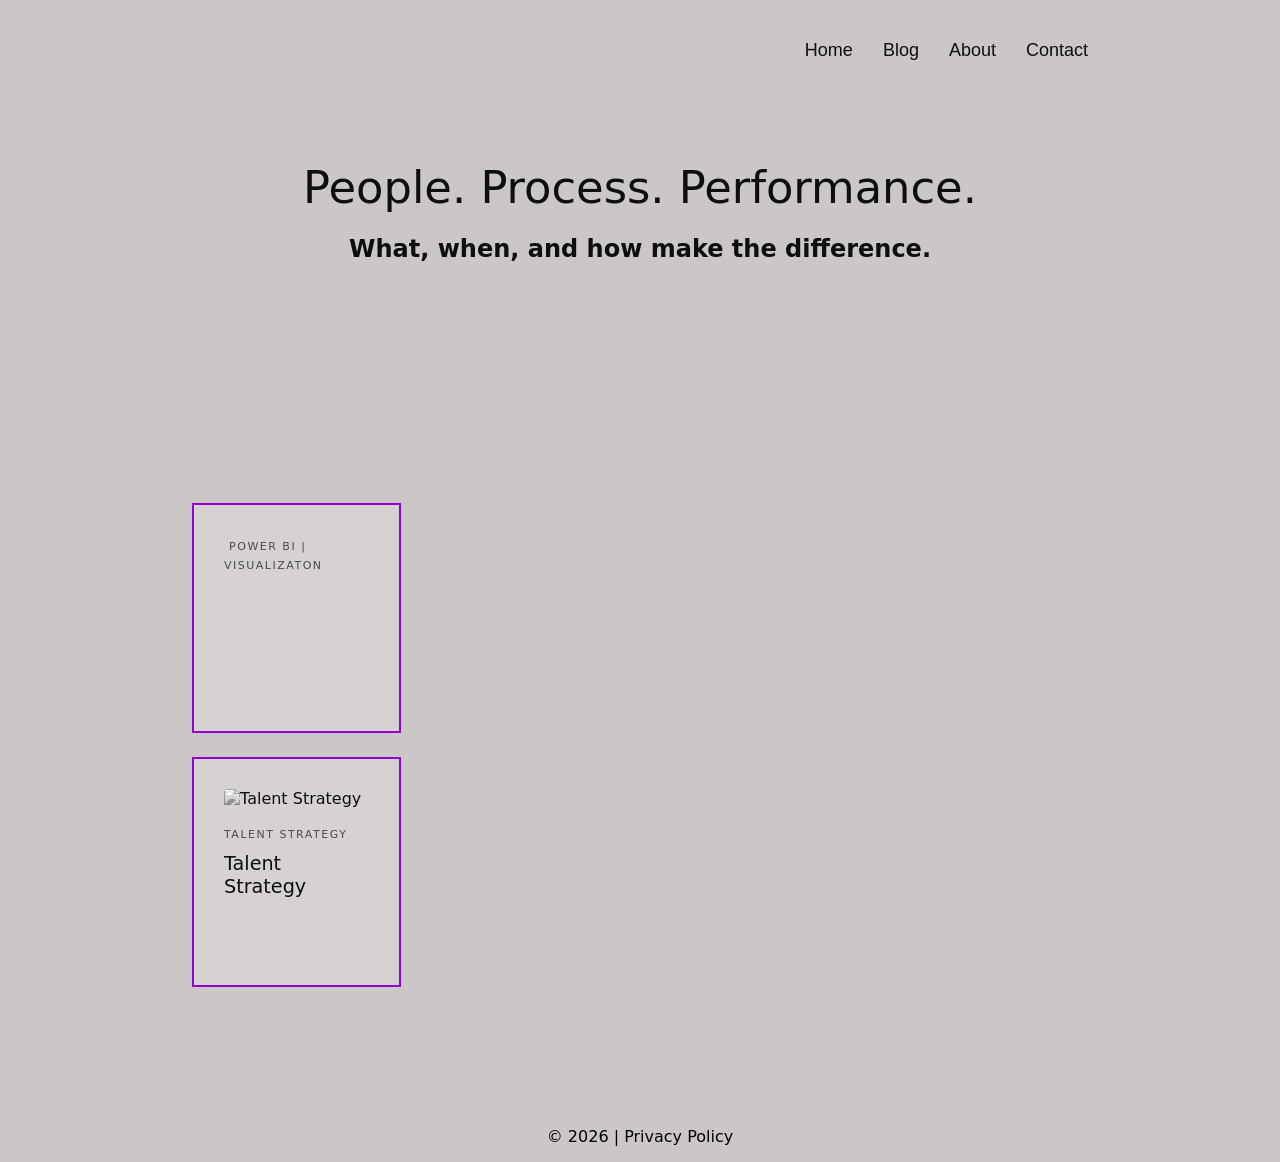
==== index.html @ 3e52b0e1 "prjtarrayupdated" ====
<!DOCTYPE html>
<html lang="en">
<head>
    <meta charset="UTF-8">
    <meta name="viewport" content="width=device-width, initial-scale=1.0">
    <link rel="stylesheet" href="style.css">
    <title>Mujibulla Musathiek | Portfolio | Blog</title>
    <style>
        :root {
            --bg-color: #CCC7C7;
            --text-primary: #0e0e0e;
            --text-secondary: #4a4a4a;
            --border-normal: #9400D3;
            --border-hover: #00ffff; /* Fluorescent Blue */
        }

        body {
            background-color: var(--bg-color);
            color: var(--text-primary);
            font-family: system-ui, -apple-system, BlinkMacSystemFont, "Inter", sans-serif;
            margin: 0;
            padding: 0;
            display: flex;
            flex-direction: column;
            align-items: center;
        }

        /* Navigation 
        nav {
            width: 100%;
            display: flex;
            font-size: 16px;
            justify-content: flex-end;
            padding: 40px 15% 0;
            box-sizing: border-box;
            gap: 30px;
        }
        */

        nav {
            width: 100%;
            display: flex;
            color: var(--text-primary);
             font-size: 18px; /* controls all links */
            justify-content: flex-end;
             padding: 40px 15% 0;
            box-sizing: border-box;
         gap: 30px;
        }

        /* Navigation 
        nav a {
            color: var(--text-primary);
            text-decoration: none;
            font-size: 16px;
            font-weight: 600;
            text-transform: none;
        }
        */
        /* Hero Header */
        header {
            width: 70%;
            padding: 100px 0 60px; 
            margin: 0 auto;
            text-align: center;
        }

        header h1 { 
            font-size: 2.8rem; 
            margin: 0 auto 20px;
            font-weight: 400;
            line-height: 1.2;
            max-width: 800px;
        }

        header p { 
           color: var(--text-secondary); 
            font-size: 1.2rem; 
            margin: 0 auto;
            max-width: 600px;
        }

        /* Tiles Container */
        .masonry-grid {
            width: 70%;
            column-count: 4;
            column-gap: 20px;
            padding-bottom: 100px;
        }

        @media (max-width: 1200px) { .masonry-grid { column-count: 3; width: 85%; } header { width: 85%; } }
        @media (max-width: 900px) { .masonry-grid { column-count: 2; } }
        @media (max-width: 600px) { .masonry-grid { column-count: 1; } }

        /* Tile Styling */
        .tile {
            break-inside: avoid;
            margin-bottom: 20px;
            background: rgba(255, 255, 255, 0.2);
            border: 2px solid var(--border-normal);
            padding: 30px;
            display: inline-block;;
            flex-direction: column;
            justify-content: flex-end;
            cursor: pointer;
            transition: all 0.4s cubic-bezier(0.25, 0.8, 0.25, 1);
            box-sizing: border-box;
            max-height: 280px;
            overflow: hidden;
        }

        .tile:hover {
            border-color: var(--border-hover);
            transform: translateY(-5px);
            box-shadow: 0 10px 30px rgba(0, 255, 255, 0.15);
        }

        .h-1 { min-height: 200px; }
        .h-2 { min-height: 300px; }
        .h-3 { min-height: 230px; }
        .h-4 { min-height: 250px; }

        .tile span { 
            font-size: 11px; 
            text-transform: uppercase; 
            letter-spacing: 1.5px; 
            color: var(--text-secondary);
        }

        .tile h3 { 
            margin: 10px 0 0; 
            font-size: 1.2rem; 
            font-weight: 500; 
        }

        .tile img {
            width: 100%;
            border-radius: 4px;
            margin-bottom: 15px;
            filter: grayscale(100%);
            transition: filter 0.4s ease;
        }

        .tile:hover img {
            filter: grayscale(0%);
        }

        /* Modal styling */
        .modal {
            display: none;
            position: fixed;
            top: 0; left: 0;
            width: 100%; height: 100%;
            background: var(--bg-color);
            z-index: 1000;
            overflow-y: auto; /* Allow scrolling if external content is long */
        }

        .modal-content {
            margin: 5% auto;
            width: 85%;
            max-width: 1400px;
            background: white; /* Added white background for readability of loaded pages */
            padding: 40px;
            min-height: 80vh;
        }

        .close-btn {
            position: fixed; /* Keep close button visible */
            top: 40px; right: 5%;
            font-size: 40px;
            cursor: pointer;
            z-index: 1001;
        }
    </style>
</head>
<body>

    <nav>
        <a href="https://adigitalcanvas.github.io/hcx/">Home</a>
        <a href="https://adigitalcanvas.github.io/hcx/">Blog</a>
        <a href="aboutm.html">About</a>
        <a href="contact.html">Contact</a>
    </nav>

    <header>
        <h1>People. Process. Performance.</h1>
        <h2>What, when, and how make the difference.</h2>
    </header>
    <p></p>
    <p></p>
    <p></p>
    <p></p>
    <p></p>
    <div class="masonry-grid" id="tileContainer"></div>

    <div id="projectModal" class="modal">
        <span class="close-btn" onclick="closeModal()">&times;</span>
        <div class="modal-content" id="modalContentArea">
            <h2 id="modalTitle"></h2>
            <div id="modalBody"></div>
        </div>
    </div>

    <script>
    // 1. DATA SECTION: Updated Project 01 with 'externalFile'
    const myProjects = [
        { 
            title: "", 
            category: "Power BI | Visualizaton", 
            content: "Loading project...", // Fallback text
            externalFile: "https://adigitalcanvas.github.io/hcx/blogs/one-glance-three-risks/index.html",    // NEW: The file you uploaded to GitHub
            size: "h-3",
            image: "https://adigitalcanvas.github.io/hcx/blogs/one-glance-three-risks/Thumb_Workforce_Summary_and_Insights.jpg"
            
        },
        { title: "Talent Strategy", category: "Talent Strategy", content: "Loading project...", externalFile: "https://adigitalcanvas.github.io/hcx/blogs/purple_squirrels/index.html", size: "h-3", image:"https://adigitalcanvas.github.io/hcx/blogs/purple_squirrels/purple_squirrels_thumb.png"}
        
    ];

    const container = document.getElementById('tileContainer');

    function renderTiles() {
        container.innerHTML = ""; 
        myProjects.forEach((project, index) => {
            const tile = document.createElement('div');
            tile.className = `tile ${project.size}`;
            
            // Pass the whole project object to the open function
            tile.onclick = () => openModal(project);
            
            tile.innerHTML = `
                <img src="${project.image}" alt="${project.title}">
                <span>${project.category}</span>
                <h3>${project.title}</h3>
            `;
            container.appendChild(tile);
        });
    }

    // Updated Modal Logic to handle external HTML
    function openModal(project) {
        const titleEl = document.getElementById('modalTitle');
        const bodyEl = document.getElementById('modalBody');
        
        titleEl.innerText = project.title;
        bodyEl.innerHTML = project.content; // Show default/loading text first

        // If there is an external file, fetch it
        if (project.externalFile) {
            fetch(project.externalFile)
                .then(response => {
                    if (!response.ok) throw new Error('File not found');
                    return response.text();
                })
                .then(htmlContent => {
                    bodyEl.innerHTML = htmlContent;
                })
                .catch(err => {
                    bodyEl.innerHTML = "<p style='color:red;'>Failed to load content. Please ensure " + project.externalFile + " is uploaded to your GitHub repo.</p>";
                });
        }

        document.getElementById('projectModal').style.display = 'block';
        document.body.style.overflow = 'hidden';
    }

    function closeModal() {
        document.getElementById('projectModal').style.display = 'none';
        document.body.style.overflow = 'auto';
        // Clear content so it doesn't show old project next time you click
        document.getElementById('modalBody').innerHTML = "";
    }

    renderTiles();
</script>

<!-- Cloudflare Web Analytics -->
 <script defer src='https://static.cloudflareinsights.com/beacon.min.js' data-cf-beacon='{"token": "aa64f42c6ba6487bbee421ece09c9d71"}'></script><!-- End Cloudflare Web Analytics -->

 <footer style="color: black;">
    <p>
        © 2026 | <a href="privacypolicy.html" style="color: black; text-decoration: none;">Privacy Policy</a>
    </p>
</footer>

</body>


</html>
---- style.css ----
:root {
    --bg-color: #CCC7C7; 
    --text-primary: #0e0e0e;
}
/* This applies to every single piece of text on the site */
html, body {
    margin: 0;
    padding: 0;
    font-family: system-ui, -apple-system, BlinkMacSystemFont, "Inter", sans-serif;
    -webkit-font-smoothing: antialiased; /* Makes fonts look smoother on Mac */
}

/* Rules for all Menu links */
nav a, .menu-item {
    font-family: -apple-system, BlinkMacSystemFont, "Inter", sans-serif;
    font-size: 18px;
    font-weight: 500;
    color:var(--text-primary);
    text-decoration: none;
}

/* Rules for all Footers 
footer, .footer-text {
    font-size: 18px;
    color: black;
}*/
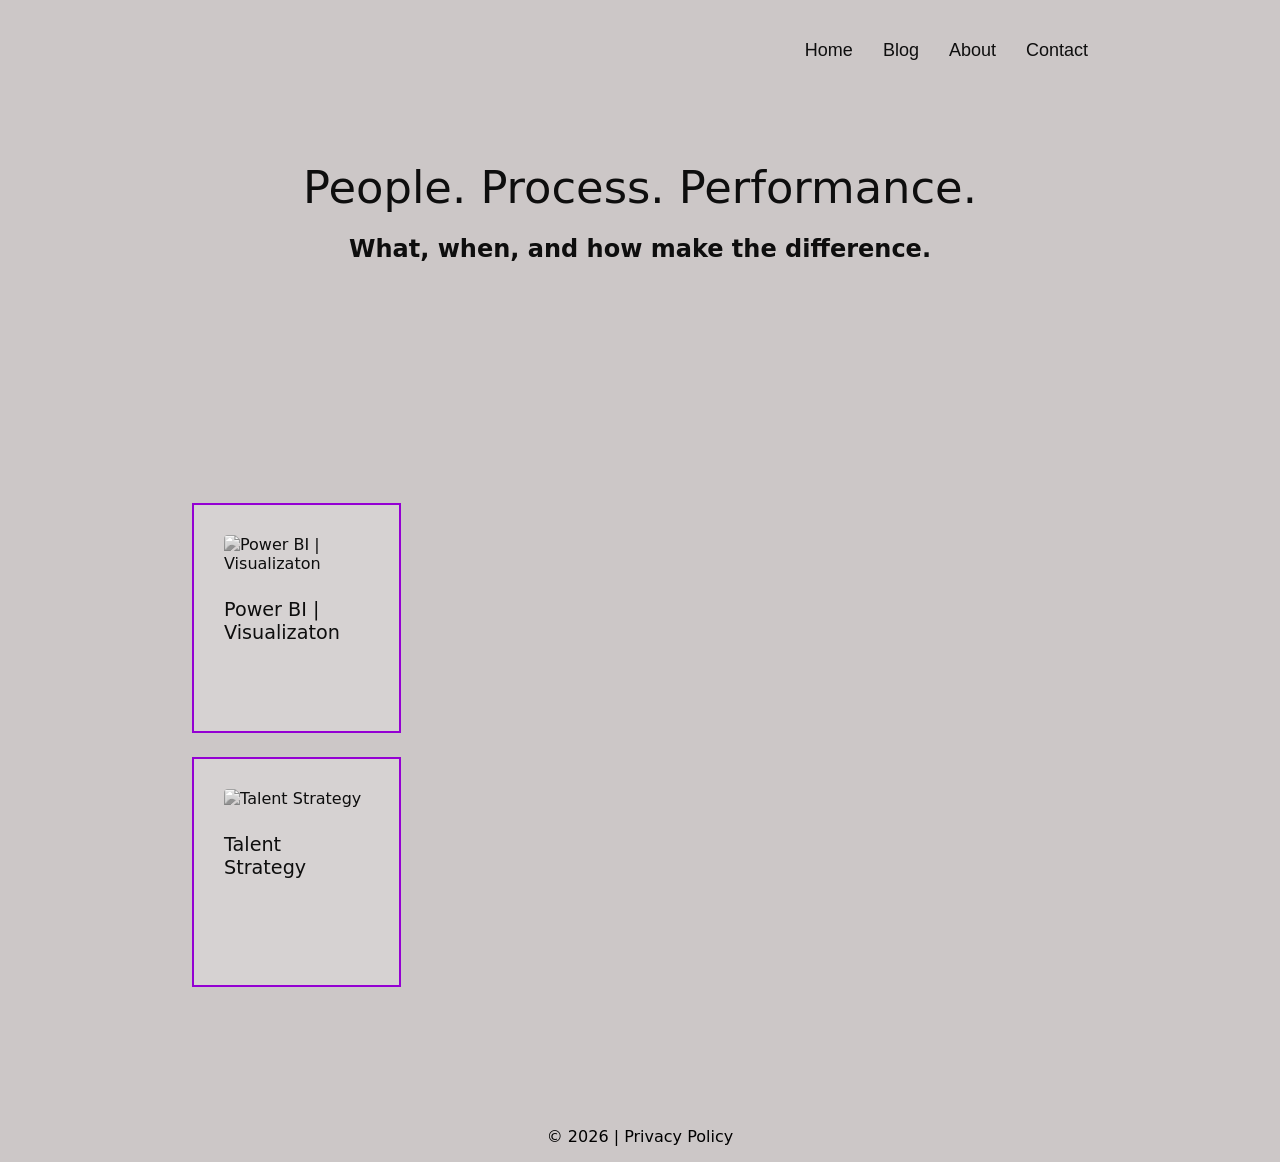
==== commit 34933016: "tilechangeandsubpagetitlehidden" ====
--- a/index.html
+++ b/index.html
@@ -121,6 +121,7 @@
         .h-4 { min-height: 250px; }
 
         .tile span { 
+            display: none; //this hides the text in the tile
             font-size: 11px; 
             text-transform: uppercase; 
             letter-spacing: 1.5px; 
@@ -197,7 +198,7 @@
     <div id="projectModal" class="modal">
         <span class="close-btn" onclick="closeModal()">&times;</span>
         <div class="modal-content" id="modalContentArea">
-            <h2 id="modalTitle"></h2>
+            <h2 id="modalTitle" style="display: none;"></h2>
             <div id="modalBody"></div>
         </div>
     </div>
@@ -206,7 +207,7 @@
     // 1. DATA SECTION: Updated Project 01 with 'externalFile'
     const myProjects = [
         { 
-            title: "", 
+            title: "Power BI | Visualizaton", 
             category: "Power BI | Visualizaton", 
             content: "Loading project...", // Fallback text
             externalFile: "https://adigitalcanvas.github.io/hcx/blogs/one-glance-three-risks/index.html",    // NEW: The file you uploaded to GitHub
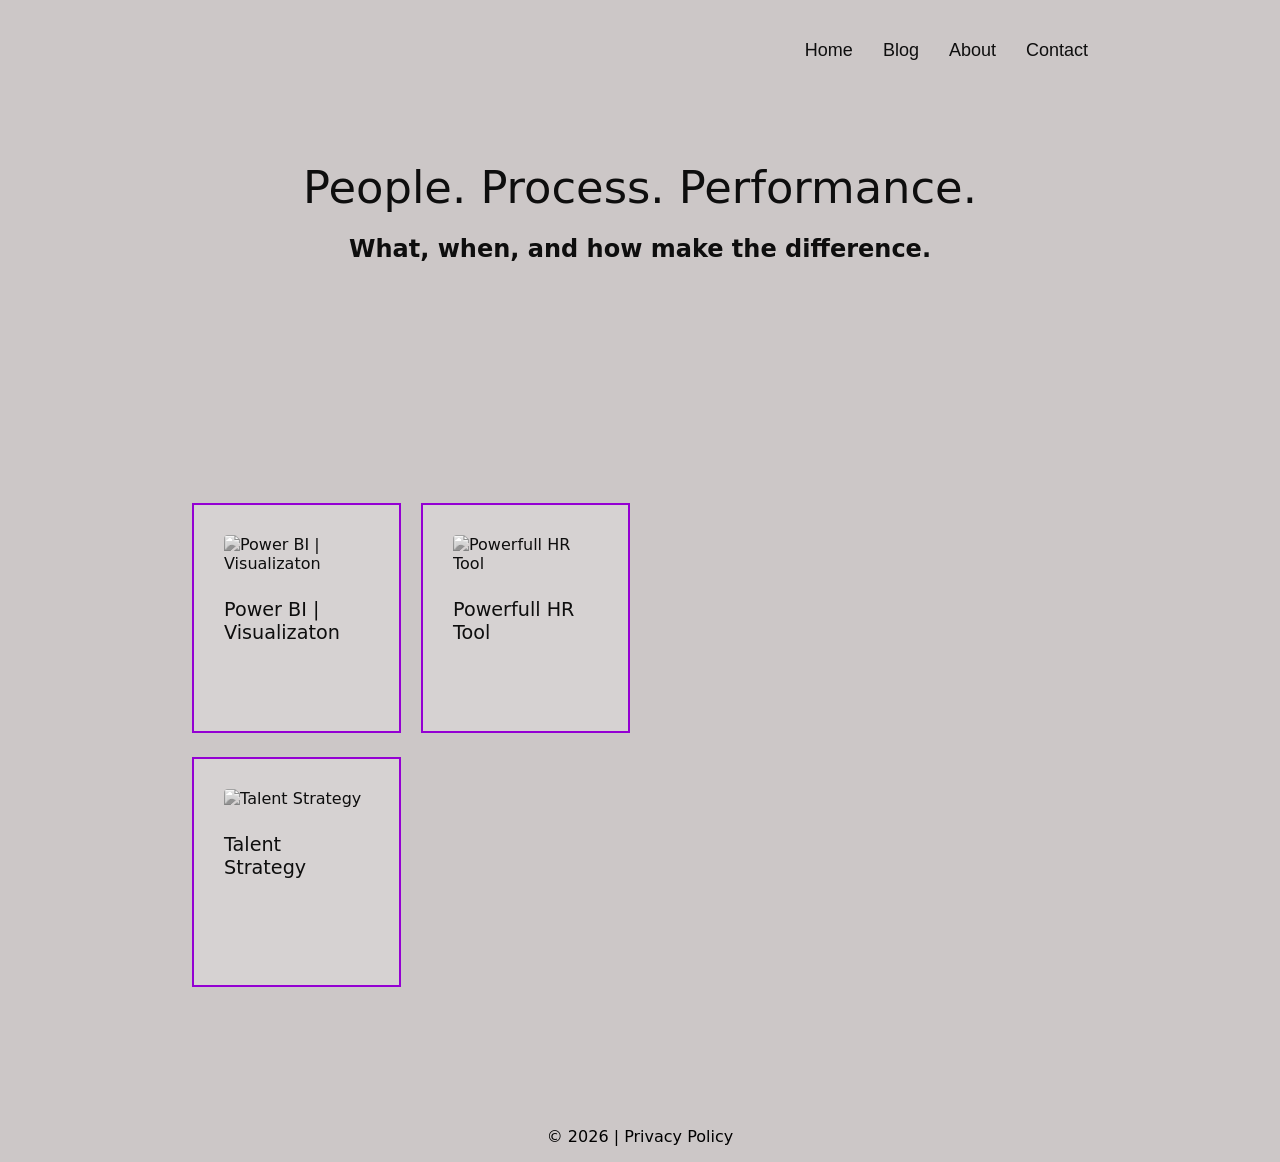
==== commit 4e860d9e: "3rdblgposted" ====
--- a/index.html
+++ b/index.html
@@ -215,7 +215,8 @@
             image: "https://adigitalcanvas.github.io/hcx/blogs/one-glance-three-risks/Thumb_Workforce_Summary_and_Insights.jpg"
             
         },
-        { title: "Talent Strategy", category: "Talent Strategy", content: "Loading project...", externalFile: "https://adigitalcanvas.github.io/hcx/blogs/purple_squirrels/index.html", size: "h-3", image:"https://adigitalcanvas.github.io/hcx/blogs/purple_squirrels/purple_squirrels_thumb.png"}
+        { title: "Talent Strategy", category: "Talent Strategy", content: "Loading project...", externalFile: "https://adigitalcanvas.github.io/hcx/blogs/purple_squirrels/index.html", size: "h-3", image:"https://adigitalcanvas.github.io/hcx/blogs/purple_squirrels/purple_squirrels_thumb.png"},
+        { title: "Powerfull HR Tool", category: "Talent Strategy", content: "Loading project...", externalFile: "https://adigitalcanvas.github.io/hcx/blogs/powerfull_hr_tools/index.html", size: "h-3", image:"https://adigitalcanvas.github.io/hcx/blogs/powerfull_hr_tools/jd_thumb.png"}
         
     ];
 
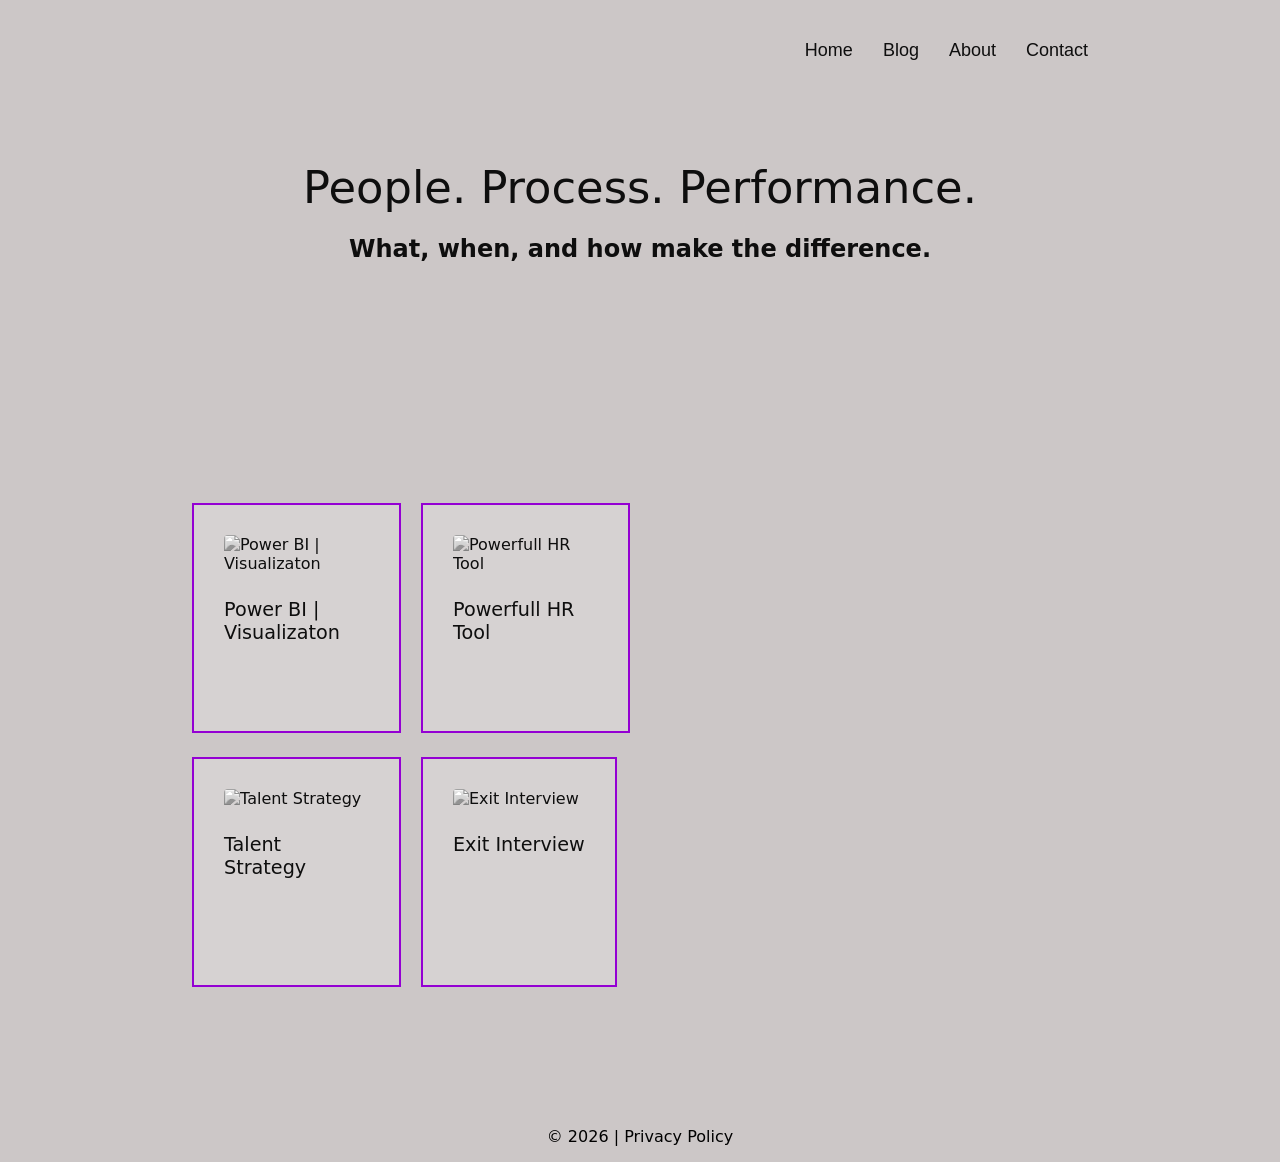
==== commit ff5a90d8: "added4thblogpost" ====
--- a/index.html
+++ b/index.html
@@ -216,7 +216,8 @@
             
         },
         { title: "Talent Strategy", category: "Talent Strategy", content: "Loading project...", externalFile: "https://adigitalcanvas.github.io/hcx/blogs/purple_squirrels/index.html", size: "h-3", image:"https://adigitalcanvas.github.io/hcx/blogs/purple_squirrels/purple_squirrels_thumb.png"},
-        { title: "Powerfull HR Tool", category: "Talent Strategy", content: "Loading project...", externalFile: "https://adigitalcanvas.github.io/hcx/blogs/powerfull_hr_tools/index.html", size: "h-3", image:"https://adigitalcanvas.github.io/hcx/blogs/powerfull_hr_tools/jd_thumb.png"}
+        { title: "Powerfull HR Tool", category: "Talent Strategy", content: "Loading project...", externalFile: "https://adigitalcanvas.github.io/hcx/blogs/powerfull_hr_tools/index.html", size: "h-3", image:"https://adigitalcanvas.github.io/hcx/blogs/powerfull_hr_tools/jd_thumb.png"},
+        { title: "Exit Interview", category: "Human-Centered HR", content: "Loading project...", externalFile: "https://adigitalcanvas.github.io/hcx/blogs/exit_interview/index.html", size: "h-3", image:"https://adigitalcanvas.github.io/hcx/blogs/exit_interview/thumb_exit_interview.jpg"}
         
     ];
 
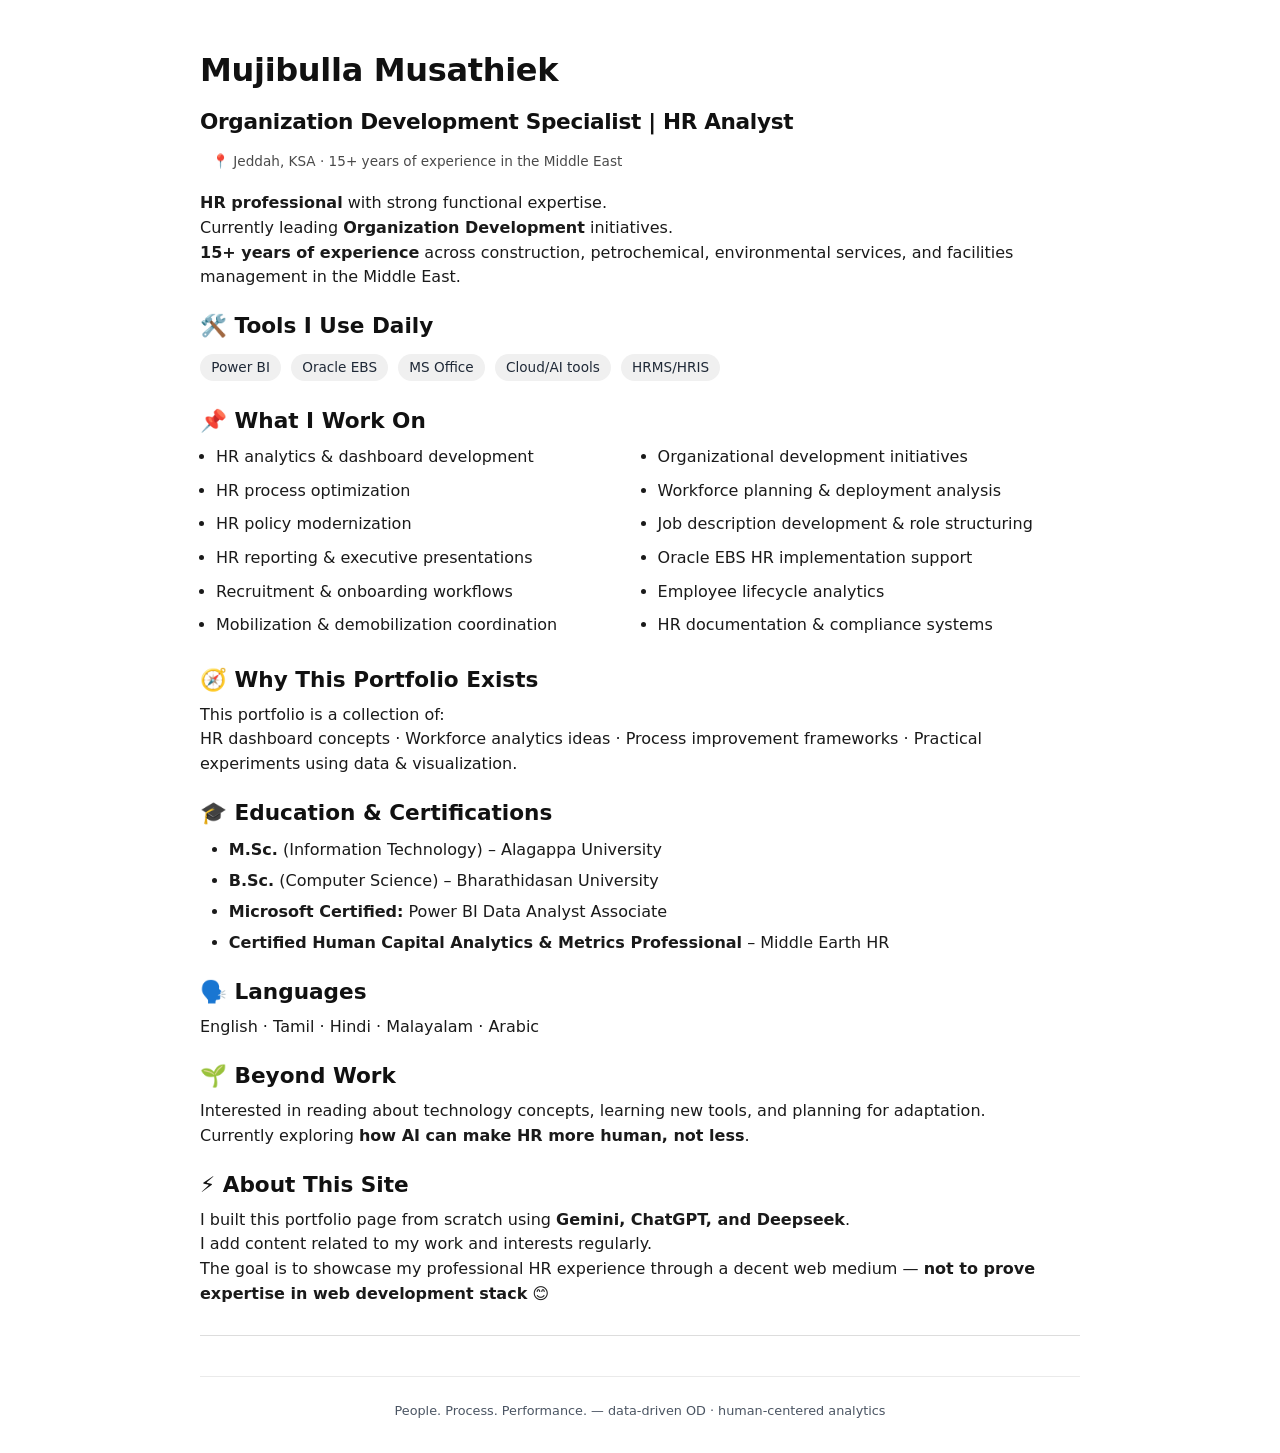
==== commit dd204b74: "Add files via upload aboutmefile added" ====
--- a/index.html
+++ b/index.html
@@ -3,291 +3,223 @@
 <head>
     <meta charset="UTF-8">
     <meta name="viewport" content="width=device-width, initial-scale=1.0">
-    <link rel="stylesheet" href="style.css">
-    <title>Mujibulla Musathiek | Portfolio | Blog</title>
+    <title>About Me · Mujibulla M · HR & Organization Development</title>
     <style>
-        :root {
-            --bg-color: #CCC7C7;
-            --text-primary: #0e0e0e;
-            --text-secondary: #4a4a4a;
-            --border-normal: #9400D3;
-            --border-hover: #00ffff; /* Fluorescent Blue */
-        }
-
-        body {
-            background-color: var(--bg-color);
-            color: var(--text-primary);
-            font-family: system-ui, -apple-system, BlinkMacSystemFont, "Inter", sans-serif;
+        * {
             margin: 0;
             padding: 0;
-            display: flex;
-            flex-direction: column;
-            align-items: center;
-        }
-
-        /* Navigation 
-        nav {
-            width: 100%;
-            display: flex;
-            font-size: 16px;
-            justify-content: flex-end;
-            padding: 40px 15% 0;
             box-sizing: border-box;
-            gap: 30px;
-        }
-        */
-
-        nav {
-            width: 100%;
-            display: flex;
-            color: var(--text-primary);
-             font-size: 18px; /* controls all links */
-            justify-content: flex-end;
-             padding: 40px 15% 0;
-            box-sizing: border-box;
-         gap: 30px;
-        }
-
-        /* Navigation 
-        nav a {
-            color: var(--text-primary);
-            text-decoration: none;
-            font-size: 16px;
+        }
+
+        body {
+            background: #ffffff;
+            font-family: system-ui, -apple-system, 'Segoe UI', Roboto, 'Helvetica Neue', sans-serif;
+            color: #111;
+            line-height: 1.55;
+            padding: 2rem 1.2rem;
+        }
+
+        .simple-content {
+            max-width: 880px;
+            margin: 0 auto;
+            background: white;
+        }
+
+        h1 {
+            font-size: 2rem;
             font-weight: 600;
-            text-transform: none;
-        }
-        */
-        /* Hero Header */
-        header {
-            width: 70%;
-            padding: 100px 0 60px; 
-            margin: 0 auto;
+            margin: 1.2rem 0 0.25rem 0;
+            line-height: 1.2;
+            letter-spacing: -0.01em;
+        }
+
+        h2 {
+            font-size: 1.7rem;
+            font-weight: 600;
+            margin: 1.4rem 0 0.6rem 0;
+            border-bottom: 1px solid #e2e2e2;
+            padding-bottom: 0.2rem;
+        }
+
+        h3 {
+            font-size: 1.35rem;
+            font-weight: 600;
+            margin: 1.2rem 0 0.4rem 0;
+        }
+
+        p, li, .meta-text {
+            font-size: 1rem;
+            margin-bottom: 1rem;
+            color: #1a1a1a;
+        }
+
+        ul, ol {
+            margin: 0.5rem 0 0.75rem 1.8rem;
+        }
+        li {
+            margin-bottom: 0.4rem;
+        }
+
+        a {
+            color: #0066cc;
+            text-decoration: underline;
+            text-underline-offset: 2px;
+        }
+        a:hover {
+            color: #004499;
+        }
+
+        hr {
+            margin: 1.8rem 0 1.2rem;
+            border: 0;
+            height: 1px;
+            background: #ddd;
+        }
+
+        .post-meta-plain {
+            font-size: 0.85rem;
+            color: #4a4a4a;
+            margin: 0.2rem 0 1.2rem 0;
+            border-left: 0px solid #ccc;
+            padding-left: 0.75rem;
+        }
+
+        .simple-quote {
+            margin: 1rem 0;
+            font-style: normal;
+            border-left: 3px solid #aaa;
+            padding-left: 1rem;
+            background: transparent;
+        }
+
+        .footer-simple {
+            margin-top: 2.5rem;
+            font-size: 0.8rem;
+            color: #4b5563;
+            border-top: 1px solid #eaeaea;
+            padding-top: 1.5rem;
             text-align: center;
         }
-
-        header h1 { 
-            font-size: 2.8rem; 
-            margin: 0 auto 20px;
-            font-weight: 400;
-            line-height: 1.2;
-            max-width: 800px;
-        }
-
-        header p { 
-           color: var(--text-secondary); 
-            font-size: 1.2rem; 
-            margin: 0 auto;
-            max-width: 600px;
-        }
-
-        /* Tiles Container */
-        .masonry-grid {
-            width: 70%;
-            column-count: 4;
-            column-gap: 20px;
-            padding-bottom: 100px;
-        }
-
-        @media (max-width: 1200px) { .masonry-grid { column-count: 3; width: 85%; } header { width: 85%; } }
-        @media (max-width: 900px) { .masonry-grid { column-count: 2; } }
-        @media (max-width: 600px) { .masonry-grid { column-count: 1; } }
-
-        /* Tile Styling */
-        .tile {
-            break-inside: avoid;
-            margin-bottom: 20px;
-            background: rgba(255, 255, 255, 0.2);
-            border: 2px solid var(--border-normal);
-            padding: 30px;
-            display: inline-block;;
-            flex-direction: column;
-            justify-content: flex-end;
-            cursor: pointer;
-            transition: all 0.4s cubic-bezier(0.25, 0.8, 0.25, 1);
-            box-sizing: border-box;
-            max-height: 280px;
-            overflow: hidden;
-        }
-
-        .tile:hover {
-            border-color: var(--border-hover);
-            transform: translateY(-5px);
-            box-shadow: 0 10px 30px rgba(0, 255, 255, 0.15);
-        }
-
-        .h-1 { min-height: 200px; }
-        .h-2 { min-height: 300px; }
-        .h-3 { min-height: 230px; }
-        .h-4 { min-height: 250px; }
-
-        .tile span { 
-            display: none; //this hides the text in the tile
-            font-size: 11px; 
-            text-transform: uppercase; 
-            letter-spacing: 1.5px; 
-            color: var(--text-secondary);
-        }
-
-        .tile h3 { 
-            margin: 10px 0 0; 
-            font-size: 1.2rem; 
-            font-weight: 500; 
-        }
-
-        .tile img {
-            width: 100%;
-            border-radius: 4px;
-            margin-bottom: 15px;
-            filter: grayscale(100%);
-            transition: filter 0.4s ease;
-        }
-
-        .tile:hover img {
-            filter: grayscale(0%);
-        }
-
-        /* Modal styling */
-        .modal {
-            display: none;
-            position: fixed;
-            top: 0; left: 0;
-            width: 100%; height: 100%;
-            background: var(--bg-color);
-            z-index: 1000;
-            overflow-y: auto; /* Allow scrolling if external content is long */
-        }
-
-        .modal-content {
-            margin: 5% auto;
-            width: 85%;
-            max-width: 1400px;
-            background: white; /* Added white background for readability of loaded pages */
-            padding: 40px;
-            min-height: 80vh;
-        }
-
-        .close-btn {
-            position: fixed; /* Keep close button visible */
-            top: 40px; right: 5%;
-            font-size: 40px;
-            cursor: pointer;
-            z-index: 1001;
+        
+        .highlight-thought {
+            margin: 1.2rem 0;
+            padding: 0.75rem 0 0.75rem 1rem;
+            border-left: 3px solid #888;
+            background: transparent;
+        }
+
+        /* tool-badge styling (optional) */
+        .tool-badge {
+            display: inline-block;
+            background: #f0f0f0;
+            padding: 0.2rem 0.7rem;
+            margin: 0.2rem 0.3rem 0.2rem 0;
+            border-radius: 20px;
+            font-size: 0.85rem;
+            font-weight: 450;
+            color: #1f2937;
+        }
+
+        .two-col-list {
+            display: grid;
+            grid-template-columns: repeat(2, 1fr);
+            gap: 0.2rem 1.2rem;
+            margin: 0.5rem 0 0.75rem 1rem;
+        }
+        .two-col-list li {
+            margin-bottom: 0.35rem;
+        }
+
+        @media (max-width: 600px) {
+            .two-col-list {
+                grid-template-columns: 1fr;
+                margin-left: 1rem;
+            }
+            body {
+                padding: 1.2rem;
+            }
+            h1 {
+                font-size: 1.8rem;
+            }
         }
     </style>
 </head>
 <body>
-
-    <nav>
-        <a href="https://adigitalcanvas.github.io/hcx/">Home</a>
-        <a href="https://adigitalcanvas.github.io/hcx/">Blog</a>
-        <a href="aboutm.html">About</a>
-        <a href="contact.html">Contact</a>
-    </nav>
-
-    <header>
-        <h1>People. Process. Performance.</h1>
-        <h2>What, when, and how make the difference.</h2>
-    </header>
-    <p></p>
-    <p></p>
-    <p></p>
-    <p></p>
-    <p></p>
-    <div class="masonry-grid" id="tileContainer"></div>
-
-    <div id="projectModal" class="modal">
-        <span class="close-btn" onclick="closeModal()">&times;</span>
-        <div class="modal-content" id="modalContentArea">
-            <h2 id="modalTitle" style="display: none;"></h2>
-            <div id="modalBody"></div>
-        </div>
+<div class="simple-content">
+    
+    <!-- title & subtile: clean, direct -->
+    <h1>Mujibulla Musathiek <span style="font-weight:500;"><p><h3>Organization Development Specialist | HR Analyst</span></h3></p></h1>
+    <div class="post-meta-plain">
+        📍 Jeddah, KSA · 15+ years of experience in the Middle East
     </div>
-
-    <script>
-    // 1. DATA SECTION: Updated Project 01 with 'externalFile'
-    const myProjects = [
-        { 
-            title: "Power BI | Visualizaton", 
-            category: "Power BI | Visualizaton", 
-            content: "Loading project...", // Fallback text
-            externalFile: "https://adigitalcanvas.github.io/hcx/blogs/one-glance-three-risks/index.html",    // NEW: The file you uploaded to GitHub
-            size: "h-3",
-            image: "https://adigitalcanvas.github.io/hcx/blogs/one-glance-three-risks/Thumb_Workforce_Summary_and_Insights.jpg"
-            
-        },
-        { title: "Talent Strategy", category: "Talent Strategy", content: "Loading project...", externalFile: "https://adigitalcanvas.github.io/hcx/blogs/purple_squirrels/index.html", size: "h-3", image:"https://adigitalcanvas.github.io/hcx/blogs/purple_squirrels/purple_squirrels_thumb.png"},
-        { title: "Powerfull HR Tool", category: "Talent Strategy", content: "Loading project...", externalFile: "https://adigitalcanvas.github.io/hcx/blogs/powerfull_hr_tools/index.html", size: "h-3", image:"https://adigitalcanvas.github.io/hcx/blogs/powerfull_hr_tools/jd_thumb.png"},
-        { title: "Exit Interview", category: "Human-Centered HR", content: "Loading project...", externalFile: "https://adigitalcanvas.github.io/hcx/blogs/exit_interview/index.html", size: "h-3", image:"https://adigitalcanvas.github.io/hcx/blogs/exit_interview/thumb_exit_interview.jpg"}
-        
-    ];
-
-    const container = document.getElementById('tileContainer');
-
-    function renderTiles() {
-        container.innerHTML = ""; 
-        myProjects.forEach((project, index) => {
-            const tile = document.createElement('div');
-            tile.className = `tile ${project.size}`;
-            
-            // Pass the whole project object to the open function
-            tile.onclick = () => openModal(project);
-            
-            tile.innerHTML = `
-                <img src="${project.image}" alt="${project.title}">
-                <span>${project.category}</span>
-                <h3>${project.title}</h3>
-            `;
-            container.appendChild(tile);
-        });
-    }
-
-    // Updated Modal Logic to handle external HTML
-    function openModal(project) {
-        const titleEl = document.getElementById('modalTitle');
-        const bodyEl = document.getElementById('modalBody');
-        
-        titleEl.innerText = project.title;
-        bodyEl.innerHTML = project.content; // Show default/loading text first
-
-        // If there is an external file, fetch it
-        if (project.externalFile) {
-            fetch(project.externalFile)
-                .then(response => {
-                    if (!response.ok) throw new Error('File not found');
-                    return response.text();
-                })
-                .then(htmlContent => {
-                    bodyEl.innerHTML = htmlContent;
-                })
-                .catch(err => {
-                    bodyEl.innerHTML = "<p style='color:red;'>Failed to load content. Please ensure " + project.externalFile + " is uploaded to your GitHub repo.</p>";
-                });
-        }
-
-        document.getElementById('projectModal').style.display = 'block';
-        document.body.style.overflow = 'hidden';
-    }
-
-    function closeModal() {
-        document.getElementById('projectModal').style.display = 'none';
-        document.body.style.overflow = 'auto';
-        // Clear content so it doesn't show old project next time you click
-        document.getElementById('modalBody').innerHTML = "";
-    }
-
-    renderTiles();
-</script>
-
-<!-- Cloudflare Web Analytics -->
- <script defer src='https://static.cloudflareinsights.com/beacon.min.js' data-cf-beacon='{"token": "aa64f42c6ba6487bbee421ece09c9d71"}'></script><!-- End Cloudflare Web Analytics -->
-
- <footer style="color: black;">
-    <p>
-        © 2026 | <a href="privacypolicy.html" style="color: black; text-decoration: none;">Privacy Policy</a>
-    </p>
-</footer>
-
+    
+    <!-- CRISP about intro: 3 lines exactly as we refined -->
+    <p><strong>HR professional</strong> with strong functional expertise.<br>
+    Currently leading <strong>Organization Development</strong> initiatives.<br>
+    <strong>15+ years of experience</strong> across construction, petrochemical, environmental services, and facilities management in the Middle East.</p>
+    
+    <!-- Tools section (clean badges) -->
+    <h3>🛠️ Tools I Use Daily</h3>
+    <div style="margin: 0.5rem 0 0.8rem 0;">
+        <span class="tool-badge">Power BI</span>
+        <span class="tool-badge">Oracle EBS</span>
+        <span class="tool-badge">MS Office</span>
+        <span class="tool-badge">Cloud/AI tools</span>
+        <span class="tool-badge">HRMS/HRIS</span>
+    </div>
+    
+    <!-- What I Work On: two-column for crisp density but fully readable -->
+    <h3>📌 What I Work On</h3>
+    <ul class="two-col-list">
+        <li>HR analytics & dashboard development</li>
+        <li>Organizational development initiatives</li>
+        <li>HR process optimization</li>
+        <li>Workforce planning & deployment analysis</li>
+        <li>HR policy modernization</li>
+        <li>Job description development & role structuring</li>
+        <li>HR reporting & executive presentations</li>
+        <li>Oracle EBS HR implementation support</li>
+        <li>Recruitment & onboarding workflows</li>
+        <li>Employee lifecycle analytics</li>
+        <li>Mobilization & demobilization coordination</li>
+        <li>HR documentation & compliance systems</li>
+    </ul>
+    
+    <!-- Why this portfolio exists (authentic tone) -->
+    <h3>🧭 Why This Portfolio Exists</h3>
+    <p>This portfolio is a collection of:<br>
+    HR dashboard concepts · Workforce analytics ideas · Process improvement frameworks · Practical experiments using data & visualization.</p>
+    
+    <!-- Education & certifications (structured with em dash for readability) -->
+    <h3>🎓 Education & Certifications</h3>
+    <ul>
+        <li><strong>M.Sc.</strong> (Information Technology) – Alagappa University</li>
+        <li><strong>B.Sc.</strong> (Computer Science) – Bharathidasan University</li>
+        <li><strong>Microsoft Certified:</strong> Power BI Data Analyst Associate</li>
+        <li><strong>Certified Human Capital Analytics & Metrics Professional</strong> – Middle Earth HR</li>
+    </ul>
+    
+    <!-- Languages: inline format -->
+    <h3>🗣️ Languages</h3>
+    <p>English · Tamil · Hindi · Malayalam · Arabic</p>
+    
+    <!-- Beyond work / personal learning -->
+    <h3>🌱 Beyond Work</h3>
+    <p>Interested in reading about technology concepts, learning new tools, and planning for adaptation.<br>
+    Currently exploring <strong>how AI can make HR more human, not less</strong>.</p>
+    
+    <!-- About this site / transparent approach -->
+    <h3>⚡ About This Site</h3>
+    <p>I built this portfolio page from scratch using <strong>Gemini, ChatGPT, and Deepseek</strong>.<br>
+    I add content related to my work and interests regularly.<br>
+    The goal is to showcase my professional HR experience through a decent web medium — <strong>not to prove expertise in web development stack</strong> 😊</p>
+    
+    <!-- subtle horizontal rule and signature / consistent with template style -->
+    <hr>
+    <div class="footer-simple">
+        People. Process. Performance. — data-driven OD · human-centered analytics
+    </div>
+    
+</div>
 </body>
-
-
 </html>
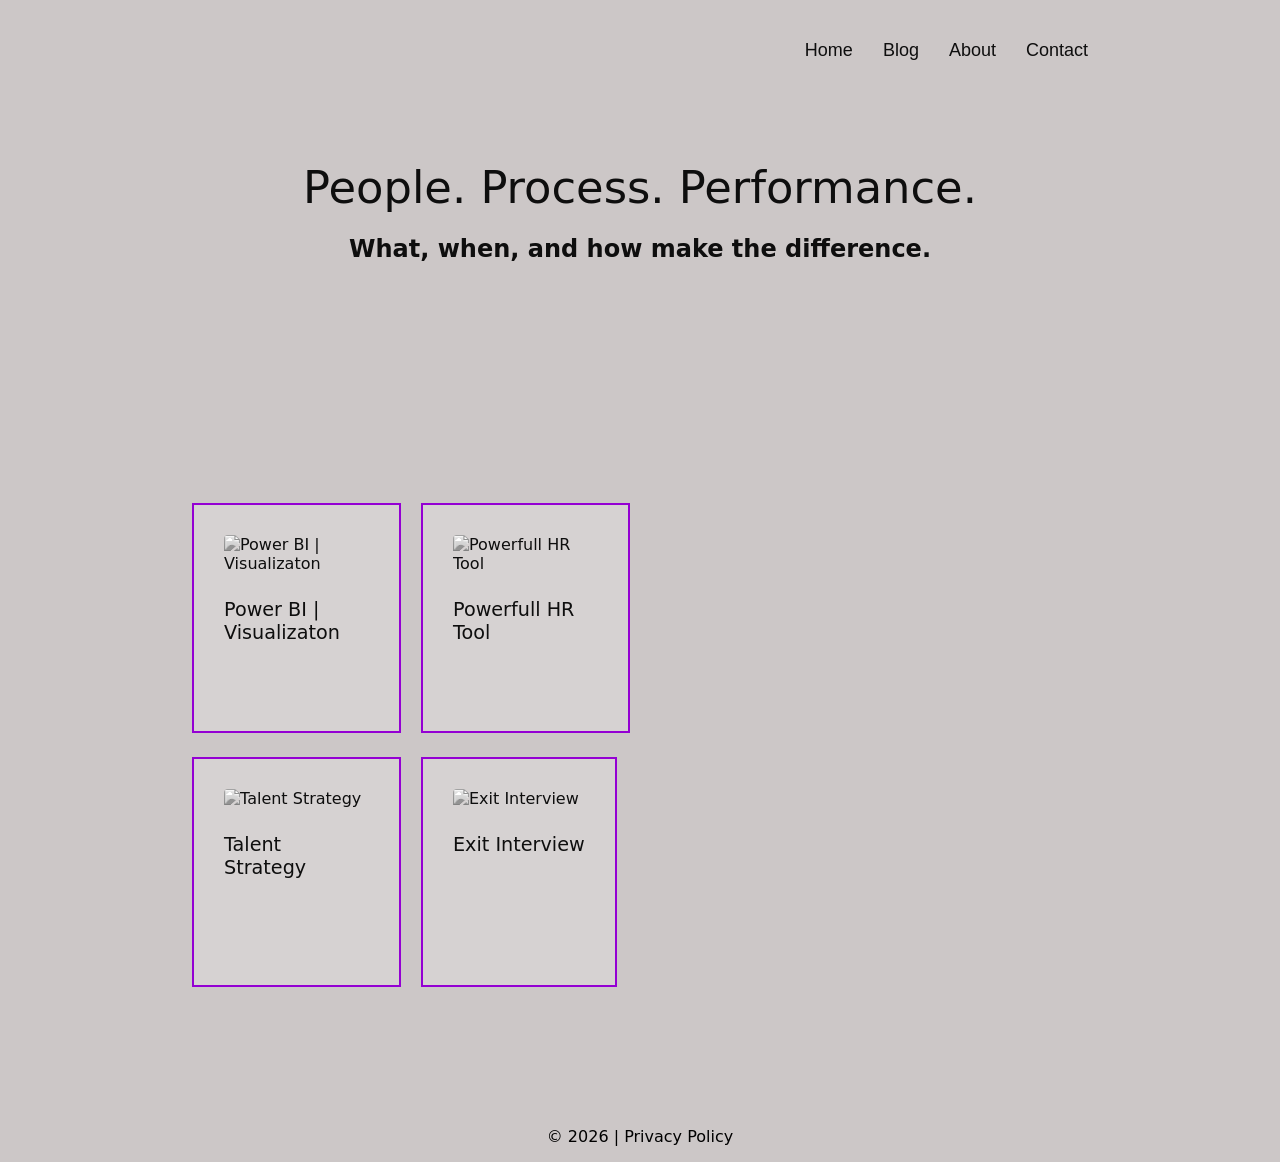
==== commit 8cd7f561: "indexfilsrestoredbycopypaste" ====
--- a/index.html
+++ b/index.html
@@ -3,223 +3,291 @@
 <head>
     <meta charset="UTF-8">
     <meta name="viewport" content="width=device-width, initial-scale=1.0">
-    <title>About Me · Mujibulla M · HR & Organization Development</title>
+    <link rel="stylesheet" href="style.css">
+    <title>Mujibulla Musathiek | Portfolio | Blog</title>
     <style>
-        * {
+        :root {
+            --bg-color: #CCC7C7;
+            --text-primary: #0e0e0e;
+            --text-secondary: #4a4a4a;
+            --border-normal: #9400D3;
+            --border-hover: #00ffff; /* Fluorescent Blue */
+        }
+
+        body {
+            background-color: var(--bg-color);
+            color: var(--text-primary);
+            font-family: system-ui, -apple-system, BlinkMacSystemFont, "Inter", sans-serif;
             margin: 0;
             padding: 0;
+            display: flex;
+            flex-direction: column;
+            align-items: center;
+        }
+
+        /* Navigation 
+        nav {
+            width: 100%;
+            display: flex;
+            font-size: 16px;
+            justify-content: flex-end;
+            padding: 40px 15% 0;
             box-sizing: border-box;
-        }
-
-        body {
-            background: #ffffff;
-            font-family: system-ui, -apple-system, 'Segoe UI', Roboto, 'Helvetica Neue', sans-serif;
-            color: #111;
-            line-height: 1.55;
-            padding: 2rem 1.2rem;
-        }
-
-        .simple-content {
-            max-width: 880px;
+            gap: 30px;
+        }
+        */
+
+        nav {
+            width: 100%;
+            display: flex;
+            color: var(--text-primary);
+             font-size: 18px; /* controls all links */
+            justify-content: flex-end;
+             padding: 40px 15% 0;
+            box-sizing: border-box;
+         gap: 30px;
+        }
+
+        /* Navigation 
+        nav a {
+            color: var(--text-primary);
+            text-decoration: none;
+            font-size: 16px;
+            font-weight: 600;
+            text-transform: none;
+        }
+        */
+        /* Hero Header */
+        header {
+            width: 70%;
+            padding: 100px 0 60px; 
             margin: 0 auto;
-            background: white;
-        }
-
-        h1 {
-            font-size: 2rem;
-            font-weight: 600;
-            margin: 1.2rem 0 0.25rem 0;
+            text-align: center;
+        }
+
+        header h1 { 
+            font-size: 2.8rem; 
+            margin: 0 auto 20px;
+            font-weight: 400;
             line-height: 1.2;
-            letter-spacing: -0.01em;
-        }
-
-        h2 {
-            font-size: 1.7rem;
-            font-weight: 600;
-            margin: 1.4rem 0 0.6rem 0;
-            border-bottom: 1px solid #e2e2e2;
-            padding-bottom: 0.2rem;
-        }
-
-        h3 {
-            font-size: 1.35rem;
-            font-weight: 600;
-            margin: 1.2rem 0 0.4rem 0;
-        }
-
-        p, li, .meta-text {
-            font-size: 1rem;
-            margin-bottom: 1rem;
-            color: #1a1a1a;
-        }
-
-        ul, ol {
-            margin: 0.5rem 0 0.75rem 1.8rem;
-        }
-        li {
-            margin-bottom: 0.4rem;
-        }
-
-        a {
-            color: #0066cc;
-            text-decoration: underline;
-            text-underline-offset: 2px;
-        }
-        a:hover {
-            color: #004499;
-        }
-
-        hr {
-            margin: 1.8rem 0 1.2rem;
-            border: 0;
-            height: 1px;
-            background: #ddd;
-        }
-
-        .post-meta-plain {
-            font-size: 0.85rem;
-            color: #4a4a4a;
-            margin: 0.2rem 0 1.2rem 0;
-            border-left: 0px solid #ccc;
-            padding-left: 0.75rem;
-        }
-
-        .simple-quote {
-            margin: 1rem 0;
-            font-style: normal;
-            border-left: 3px solid #aaa;
-            padding-left: 1rem;
-            background: transparent;
-        }
-
-        .footer-simple {
-            margin-top: 2.5rem;
-            font-size: 0.8rem;
-            color: #4b5563;
-            border-top: 1px solid #eaeaea;
-            padding-top: 1.5rem;
-            text-align: center;
-        }
-        
-        .highlight-thought {
-            margin: 1.2rem 0;
-            padding: 0.75rem 0 0.75rem 1rem;
-            border-left: 3px solid #888;
-            background: transparent;
-        }
-
-        /* tool-badge styling (optional) */
-        .tool-badge {
-            display: inline-block;
-            background: #f0f0f0;
-            padding: 0.2rem 0.7rem;
-            margin: 0.2rem 0.3rem 0.2rem 0;
-            border-radius: 20px;
-            font-size: 0.85rem;
-            font-weight: 450;
-            color: #1f2937;
-        }
-
-        .two-col-list {
-            display: grid;
-            grid-template-columns: repeat(2, 1fr);
-            gap: 0.2rem 1.2rem;
-            margin: 0.5rem 0 0.75rem 1rem;
-        }
-        .two-col-list li {
-            margin-bottom: 0.35rem;
-        }
-
-        @media (max-width: 600px) {
-            .two-col-list {
-                grid-template-columns: 1fr;
-                margin-left: 1rem;
-            }
-            body {
-                padding: 1.2rem;
-            }
-            h1 {
-                font-size: 1.8rem;
-            }
+            max-width: 800px;
+        }
+
+        header p { 
+           color: var(--text-secondary); 
+            font-size: 1.2rem; 
+            margin: 0 auto;
+            max-width: 600px;
+        }
+
+        /* Tiles Container */
+        .masonry-grid {
+            width: 70%;
+            column-count: 4;
+            column-gap: 20px;
+            padding-bottom: 100px;
+        }
+
+        @media (max-width: 1200px) { .masonry-grid { column-count: 3; width: 85%; } header { width: 85%; } }
+        @media (max-width: 900px) { .masonry-grid { column-count: 2; } }
+        @media (max-width: 600px) { .masonry-grid { column-count: 1; } }
+
+        /* Tile Styling */
+        .tile {
+            break-inside: avoid;
+            margin-bottom: 20px;
+            background: rgba(255, 255, 255, 0.2);
+            border: 2px solid var(--border-normal);
+            padding: 30px;
+            display: inline-block;;
+            flex-direction: column;
+            justify-content: flex-end;
+            cursor: pointer;
+            transition: all 0.4s cubic-bezier(0.25, 0.8, 0.25, 1);
+            box-sizing: border-box;
+            max-height: 280px;
+            overflow: hidden;
+        }
+
+        .tile:hover {
+            border-color: var(--border-hover);
+            transform: translateY(-5px);
+            box-shadow: 0 10px 30px rgba(0, 255, 255, 0.15);
+        }
+
+        .h-1 { min-height: 200px; }
+        .h-2 { min-height: 300px; }
+        .h-3 { min-height: 230px; }
+        .h-4 { min-height: 250px; }
+
+        .tile span { 
+            display: none; //this hides the text in the tile
+            font-size: 11px; 
+            text-transform: uppercase; 
+            letter-spacing: 1.5px; 
+            color: var(--text-secondary);
+        }
+
+        .tile h3 { 
+            margin: 10px 0 0; 
+            font-size: 1.2rem; 
+            font-weight: 500; 
+        }
+
+        .tile img {
+            width: 100%;
+            border-radius: 4px;
+            margin-bottom: 15px;
+            filter: grayscale(100%);
+            transition: filter 0.4s ease;
+        }
+
+        .tile:hover img {
+            filter: grayscale(0%);
+        }
+
+        /* Modal styling */
+        .modal {
+            display: none;
+            position: fixed;
+            top: 0; left: 0;
+            width: 100%; height: 100%;
+            background: var(--bg-color);
+            z-index: 1000;
+            overflow-y: auto; /* Allow scrolling if external content is long */
+        }
+
+        .modal-content {
+            margin: 5% auto;
+            width: 85%;
+            max-width: 1400px;
+            background: white; /* Added white background for readability of loaded pages */
+            padding: 40px;
+            min-height: 80vh;
+        }
+
+        .close-btn {
+            position: fixed; /* Keep close button visible */
+            top: 40px; right: 5%;
+            font-size: 40px;
+            cursor: pointer;
+            z-index: 1001;
         }
     </style>
 </head>
 <body>
-<div class="simple-content">
-    
-    <!-- title & subtile: clean, direct -->
-    <h1>Mujibulla Musathiek <span style="font-weight:500;"><p><h3>Organization Development Specialist | HR Analyst</span></h3></p></h1>
-    <div class="post-meta-plain">
-        📍 Jeddah, KSA · 15+ years of experience in the Middle East
+
+    <nav>
+        <a href="https://adigitalcanvas.github.io/hcx/">Home</a>
+        <a href="https://adigitalcanvas.github.io/hcx/">Blog</a>
+        <a href="aboutm.html">About</a>
+        <a href="contact.html">Contact</a>
+    </nav>
+
+    <header>
+        <h1>People. Process. Performance.</h1>
+        <h2>What, when, and how make the difference.</h2>
+    </header>
+    <p></p>
+    <p></p>
+    <p></p>
+    <p></p>
+    <p></p>
+    <div class="masonry-grid" id="tileContainer"></div>
+
+    <div id="projectModal" class="modal">
+        <span class="close-btn" onclick="closeModal()">&times;</span>
+        <div class="modal-content" id="modalContentArea">
+            <h2 id="modalTitle" style="display: none;"></h2>
+            <div id="modalBody"></div>
+        </div>
     </div>
-    
-    <!-- CRISP about intro: 3 lines exactly as we refined -->
-    <p><strong>HR professional</strong> with strong functional expertise.<br>
-    Currently leading <strong>Organization Development</strong> initiatives.<br>
-    <strong>15+ years of experience</strong> across construction, petrochemical, environmental services, and facilities management in the Middle East.</p>
-    
-    <!-- Tools section (clean badges) -->
-    <h3>🛠️ Tools I Use Daily</h3>
-    <div style="margin: 0.5rem 0 0.8rem 0;">
-        <span class="tool-badge">Power BI</span>
-        <span class="tool-badge">Oracle EBS</span>
-        <span class="tool-badge">MS Office</span>
-        <span class="tool-badge">Cloud/AI tools</span>
-        <span class="tool-badge">HRMS/HRIS</span>
-    </div>
-    
-    <!-- What I Work On: two-column for crisp density but fully readable -->
-    <h3>📌 What I Work On</h3>
-    <ul class="two-col-list">
-        <li>HR analytics & dashboard development</li>
-        <li>Organizational development initiatives</li>
-        <li>HR process optimization</li>
-        <li>Workforce planning & deployment analysis</li>
-        <li>HR policy modernization</li>
-        <li>Job description development & role structuring</li>
-        <li>HR reporting & executive presentations</li>
-        <li>Oracle EBS HR implementation support</li>
-        <li>Recruitment & onboarding workflows</li>
-        <li>Employee lifecycle analytics</li>
-        <li>Mobilization & demobilization coordination</li>
-        <li>HR documentation & compliance systems</li>
-    </ul>
-    
-    <!-- Why this portfolio exists (authentic tone) -->
-    <h3>🧭 Why This Portfolio Exists</h3>
-    <p>This portfolio is a collection of:<br>
-    HR dashboard concepts · Workforce analytics ideas · Process improvement frameworks · Practical experiments using data & visualization.</p>
-    
-    <!-- Education & certifications (structured with em dash for readability) -->
-    <h3>🎓 Education & Certifications</h3>
-    <ul>
-        <li><strong>M.Sc.</strong> (Information Technology) – Alagappa University</li>
-        <li><strong>B.Sc.</strong> (Computer Science) – Bharathidasan University</li>
-        <li><strong>Microsoft Certified:</strong> Power BI Data Analyst Associate</li>
-        <li><strong>Certified Human Capital Analytics & Metrics Professional</strong> – Middle Earth HR</li>
-    </ul>
-    
-    <!-- Languages: inline format -->
-    <h3>🗣️ Languages</h3>
-    <p>English · Tamil · Hindi · Malayalam · Arabic</p>
-    
-    <!-- Beyond work / personal learning -->
-    <h3>🌱 Beyond Work</h3>
-    <p>Interested in reading about technology concepts, learning new tools, and planning for adaptation.<br>
-    Currently exploring <strong>how AI can make HR more human, not less</strong>.</p>
-    
-    <!-- About this site / transparent approach -->
-    <h3>⚡ About This Site</h3>
-    <p>I built this portfolio page from scratch using <strong>Gemini, ChatGPT, and Deepseek</strong>.<br>
-    I add content related to my work and interests regularly.<br>
-    The goal is to showcase my professional HR experience through a decent web medium — <strong>not to prove expertise in web development stack</strong> 😊</p>
-    
-    <!-- subtle horizontal rule and signature / consistent with template style -->
-    <hr>
-    <div class="footer-simple">
-        People. Process. Performance. — data-driven OD · human-centered analytics
-    </div>
-    
-</div>
+
+    <script>
+    // 1. DATA SECTION: Updated Project 01 with 'externalFile'
+    const myProjects = [
+        { 
+            title: "Power BI | Visualizaton", 
+            category: "Power BI | Visualizaton", 
+            content: "Loading project...", // Fallback text
+            externalFile: "https://adigitalcanvas.github.io/hcx/blogs/one-glance-three-risks/index.html",    // NEW: The file you uploaded to GitHub
+            size: "h-3",
+            image: "https://adigitalcanvas.github.io/hcx/blogs/one-glance-three-risks/Thumb_Workforce_Summary_and_Insights.jpg"
+            
+        },
+        { title: "Talent Strategy", category: "Talent Strategy", content: "Loading project...", externalFile: "https://adigitalcanvas.github.io/hcx/blogs/purple_squirrels/index.html", size: "h-3", image:"https://adigitalcanvas.github.io/hcx/blogs/purple_squirrels/purple_squirrels_thumb.png"},
+        { title: "Powerfull HR Tool", category: "Talent Strategy", content: "Loading project...", externalFile: "https://adigitalcanvas.github.io/hcx/blogs/powerfull_hr_tools/index.html", size: "h-3", image:"https://adigitalcanvas.github.io/hcx/blogs/powerfull_hr_tools/jd_thumb.png"},
+        { title: "Exit Interview", category: "Human-Centered HR", content: "Loading project...", externalFile: "https://adigitalcanvas.github.io/hcx/blogs/exit_interview/index.html", size: "h-3", image:"https://adigitalcanvas.github.io/hcx/blogs/exit_interview/thumb_exit_interview.jpg"}
+        
+    ];
+
+    const container = document.getElementById('tileContainer');
+
+    function renderTiles() {
+        container.innerHTML = ""; 
+        myProjects.forEach((project, index) => {
+            const tile = document.createElement('div');
+            tile.className = `tile ${project.size}`;
+            
+            // Pass the whole project object to the open function
+            tile.onclick = () => openModal(project);
+            
+            tile.innerHTML = `
+                <img src="${project.image}" alt="${project.title}">
+                <span>${project.category}</span>
+                <h3>${project.title}</h3>
+            `;
+            container.appendChild(tile);
+        });
+    }
+
+    // Updated Modal Logic to handle external HTML
+    function openModal(project) {
+        const titleEl = document.getElementById('modalTitle');
+        const bodyEl = document.getElementById('modalBody');
+        
+        titleEl.innerText = project.title;
+        bodyEl.innerHTML = project.content; // Show default/loading text first
+
+        // If there is an external file, fetch it
+        if (project.externalFile) {
+            fetch(project.externalFile)
+                .then(response => {
+                    if (!response.ok) throw new Error('File not found');
+                    return response.text();
+                })
+                .then(htmlContent => {
+                    bodyEl.innerHTML = htmlContent;
+                })
+                .catch(err => {
+                    bodyEl.innerHTML = "<p style='color:red;'>Failed to load content. Please ensure " + project.externalFile + " is uploaded to your GitHub repo.</p>";
+                });
+        }
+
+        document.getElementById('projectModal').style.display = 'block';
+        document.body.style.overflow = 'hidden';
+    }
+
+    function closeModal() {
+        document.getElementById('projectModal').style.display = 'none';
+        document.body.style.overflow = 'auto';
+        // Clear content so it doesn't show old project next time you click
+        document.getElementById('modalBody').innerHTML = "";
+    }
+
+    renderTiles();
+</script>
+
+<!-- Cloudflare Web Analytics -->
+ <script defer src='https://static.cloudflareinsights.com/beacon.min.js' data-cf-beacon='{"token": "aa64f42c6ba6487bbee421ece09c9d71"}'></script><!-- End Cloudflare Web Analytics -->
+
+ <footer style="color: black;">
+    <p>
+        © 2026 | <a href="privacypolicy.html" style="color: black; text-decoration: none;">Privacy Policy</a>
+    </p>
+</footer>
+
 </body>
+
+
 </html>
--- a/style.css
+++ b/style.css
@@ -0,0 +1,26 @@
+:root {
+    --bg-color: #CCC7C7; 
+    --text-primary: #0e0e0e;
+}
+/* This applies to every single piece of text on the site */
+html, body {
+    margin: 0;
+    padding: 0;
+    font-family: system-ui, -apple-system, BlinkMacSystemFont, "Inter", sans-serif;
+    -webkit-font-smoothing: antialiased; /* Makes fonts look smoother on Mac */
+}
+
+/* Rules for all Menu links */
+nav a, .menu-item {
+    font-family: -apple-system, BlinkMacSystemFont, "Inter", sans-serif;
+    font-size: 18px;
+    font-weight: 500;
+    color:var(--text-primary);
+    text-decoration: none;
+}
+
+/* Rules for all Footers 
+footer, .footer-text {
+    font-size: 18px;
+    color: black;
+}*/
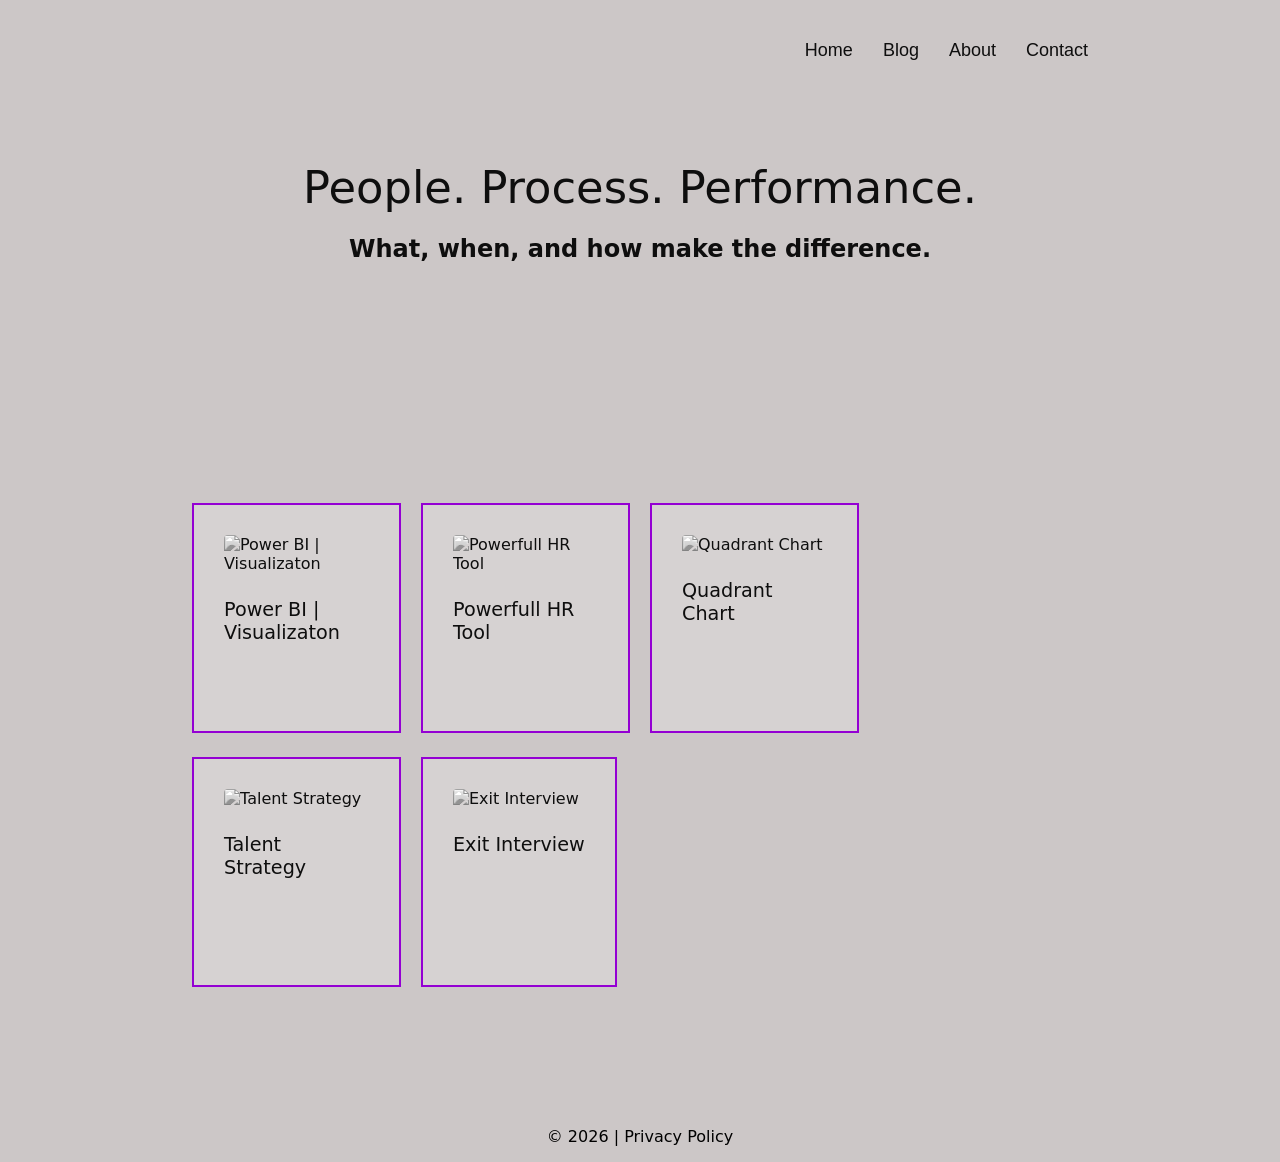
==== commit a5086f19: "fifthpostadded" ====
--- a/index.html
+++ b/index.html
@@ -121,7 +121,7 @@
         .h-4 { min-height: 250px; }
 
         .tile span { 
-            display: none; //this hides the text in the tile
+            display: none; 
             font-size: 11px; 
             text-transform: uppercase; 
             letter-spacing: 1.5px; 
@@ -180,7 +180,7 @@
     <nav>
         <a href="https://adigitalcanvas.github.io/hcx/">Home</a>
         <a href="https://adigitalcanvas.github.io/hcx/">Blog</a>
-        <a href="aboutm.html">About</a>
+        <a href="aboutme.html">About</a>
         <a href="contact.html">Contact</a>
     </nav>
 
@@ -217,9 +217,9 @@
         },
         { title: "Talent Strategy", category: "Talent Strategy", content: "Loading project...", externalFile: "https://adigitalcanvas.github.io/hcx/blogs/purple_squirrels/index.html", size: "h-3", image:"https://adigitalcanvas.github.io/hcx/blogs/purple_squirrels/purple_squirrels_thumb.png"},
         { title: "Powerfull HR Tool", category: "Talent Strategy", content: "Loading project...", externalFile: "https://adigitalcanvas.github.io/hcx/blogs/powerfull_hr_tools/index.html", size: "h-3", image:"https://adigitalcanvas.github.io/hcx/blogs/powerfull_hr_tools/jd_thumb.png"},
-        { title: "Exit Interview", category: "Human-Centered HR", content: "Loading project...", externalFile: "https://adigitalcanvas.github.io/hcx/blogs/exit_interview/index.html", size: "h-3", image:"https://adigitalcanvas.github.io/hcx/blogs/exit_interview/thumb_exit_interview.jpg"}
-        
-    ];
+        { title: "Exit Interview", category: "Human-Centered HR", content: "Loading project...", externalFile: "https://adigitalcanvas.github.io/hcx/blogs/exit_interview/index.html", size: "h-3", image:"https://adigitalcanvas.github.io/hcx/blogs/exit_interview/thumb_exit_interview.jpg"},
+        { title: "Quadrant Chart", category: "HR Analytics", content: "Loading project...", externalFile: "https://adigitalcanvas.github.io/hcx/blogs/quadrant_chart/index.html", size: "h-3", image:"https://adigitalcanvas.github.io/hcx/blogs/quadrant_chart/quadrant_thumb.png"}
+         ];
 
     const container = document.getElementById('tileContainer');
 
